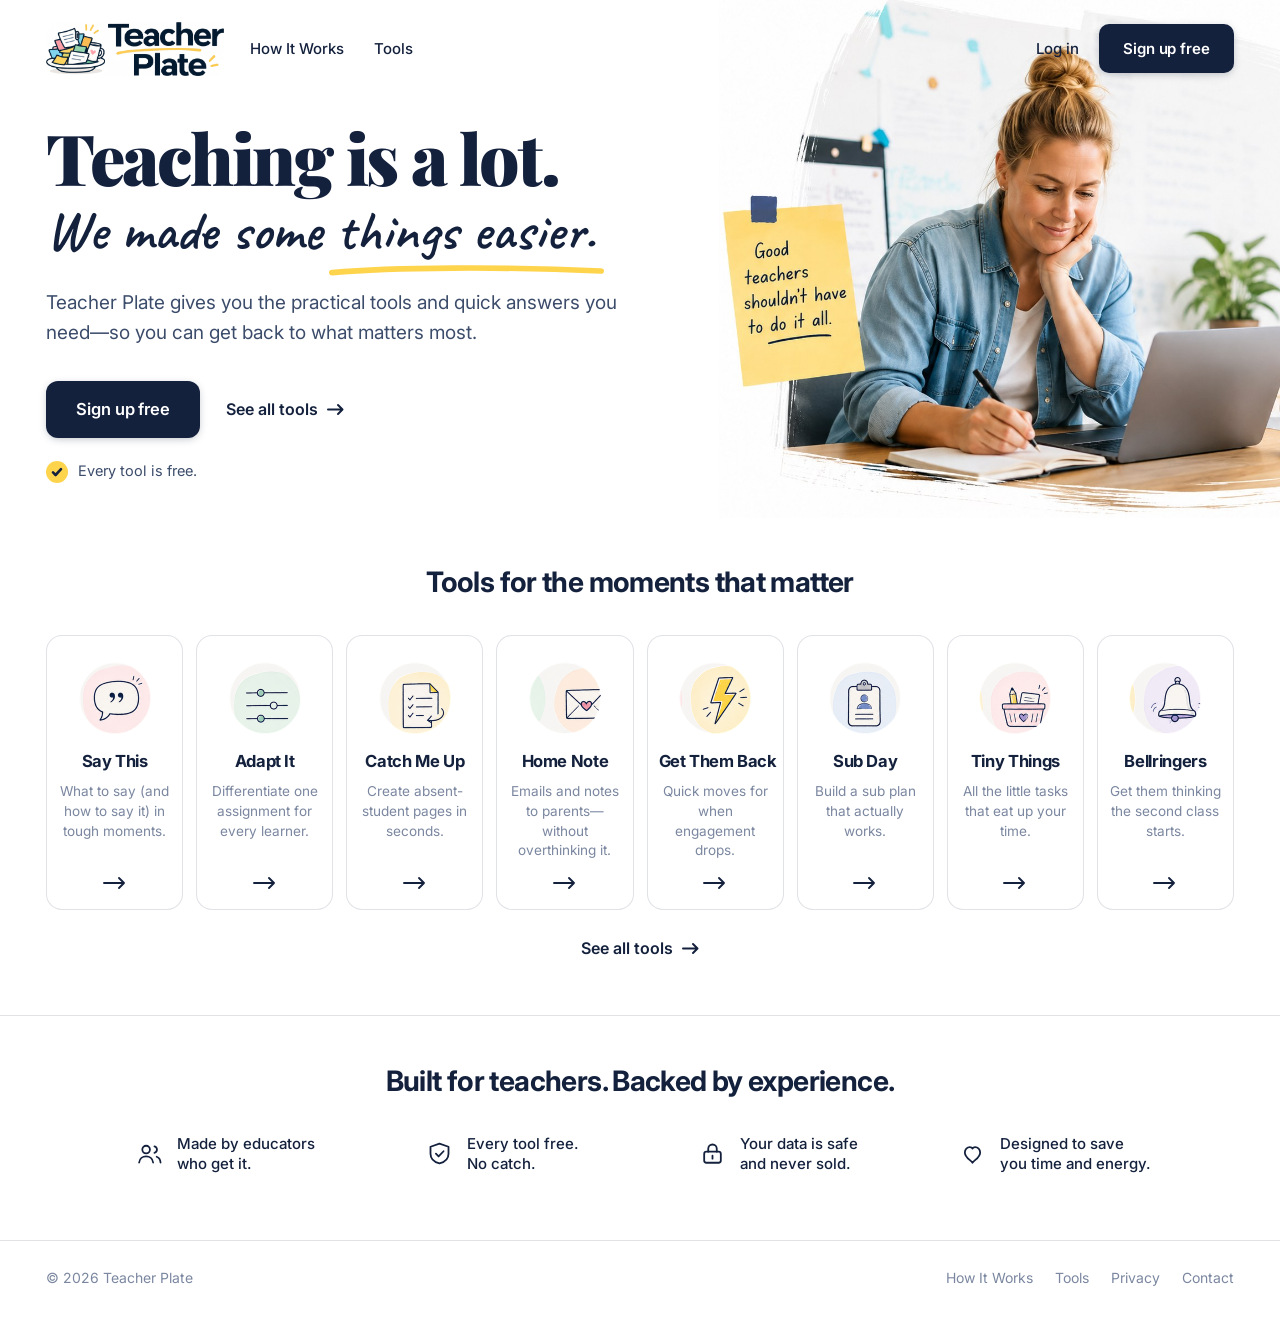
==== index.html @ 7a0937e5 "Use Kennady's icon set and hero illustration Ten hand-drawn tool icons and the coffee-and-books hero" ====
<!DOCTYPE html>
<html lang="en">
<head>
<meta charset="utf-8">
<meta name="viewport" content="width=device-width, initial-scale=1">
<title>Teacher Plate — Less on your plate. More in your class.</title>
<meta name="description" content="Teacher Plate gives teachers the practical tools and quick answers they need for all the little things teaching throws at you. Every tool is free.">
<link rel="preconnect" href="https://fonts.googleapis.com">
<link rel="preconnect" href="https://fonts.gstatic.com" crossorigin>
<link href="https://fonts.googleapis.com/css2?family=Playfair+Display:wght@700;800;900&family=Caveat:wght@500;600;700&family=Inter:wght@400;500;600;700&display=swap" rel="stylesheet">
<link rel="icon" href="data:image/svg+xml,<svg xmlns='http://www.w3.org/2000/svg' viewBox='0 0 100 100'><text y='.9em' font-size='90'>🍽️</text></svg>">
<link rel="stylesheet" href="css/tokens.css">
<style>
*{box-sizing:border-box}
html,body{margin:0;padding:0}
html{overflow-x:hidden}
body{overflow-x:hidden}
body{
  font-family:Inter,-apple-system,BlinkMacSystemFont,"Segoe UI",sans-serif;
  background:var(--cream);color:var(--ink);
  -webkit-font-smoothing:antialiased;font-size:16px;line-height:1.55;
}
a{color:inherit;text-decoration:none}
button{font:inherit;color:inherit;border:0;background:none;cursor:pointer}
.wrap{max-width:1400px;margin:0 auto;padding:0 46px}

/* ══════════════ NAV ══════════════ */
.nav{position:relative;z-index:5;display:flex;align-items:center;gap:26px;padding:22px 46px 0;max-width:1400px;margin:0 auto}
.logo{display:block;flex:none;width:178px}
.logo img{display:block;width:100%;height:auto}
.logo-word{font-family:"Playfair Display",serif;font-weight:900;font-size:33px;letter-spacing:-.02em;line-height:1;color:var(--ink)}
.logo-word i{font-style:normal;color:var(--ink)}
.logo-mark{position:absolute;left:4px;top:25px;width:168px;height:18px;overflow:visible}
.logo-spark{position:absolute;left:146px;top:-3px;width:34px;height:34px}

.links{display:flex;align-items:center;gap:30px;font-size:15px;font-weight:500;color:var(--ink)}
.links a{padding:6px 0;position:relative;transition:color .16s}
.links a:hover{color:var(--blue)}
.links a::after{content:"";position:absolute;left:0;right:100%;bottom:1px;height:2px;background:var(--yellow);border-radius:2px;transition:right .2s ease}
.links a:hover::after{right:0}
.caret{display:inline-flex;align-items:center;gap:5px}
.caret svg{width:11px;height:11px;stroke:var(--ink-3);fill:none;stroke-width:2.2;stroke-linecap:round;stroke-linejoin:round}
.nav-right{margin-left:auto;display:flex;align-items:center;gap:20px;flex:none}
.login{font-size:15px;font-weight:500}
.login:hover{color:var(--blue)}
.btn{
  display:inline-flex;align-items:center;justify-content:center;gap:8px;
  background:var(--ink);color:#fff;font-size:15px;font-weight:600;
  padding:13px 24px;border-radius:10px;letter-spacing:-.005em;
  box-shadow:0 2px 8px -2px rgba(20,33,61,.35);transition:transform .16s,box-shadow .16s,background .16s;
}
.btn:hover{transform:translateY(-1px);background:#1B2C50;box-shadow:0 8px 20px -8px rgba(20,33,61,.5)}
.btn-lg{padding:16px 30px;font-size:16.5px;border-radius:12px}

/* ══════════════ HERO ══════════════ */
.hero{position:relative;max-width:1400px;margin:0 auto;padding:0 0 14px}
.hero-grid{display:grid;grid-template-columns:minmax(0,1fr) minmax(0,.78fr);align-items:center;gap:0}
.hero-copy{padding:46px 0 42px 46px;max-width:660px;position:relative;z-index:2}
h1{
  font-family:"Playfair Display",serif;font-weight:900;
  font-size:clamp(46px,5.5vw,78px);line-height:1.0;letter-spacing:-.032em;margin:0;
}
.script{
  font-family:Caveat,cursive;font-weight:600;
  font-size:clamp(38px,4.4vw,59px);line-height:1.1;margin:8px 0 0;display:inline-block;position:relative;
}
.script u{text-decoration:none;position:relative}
.script u svg{position:absolute;left:-6px;bottom:-11px;width:calc(100% + 14px);height:13px;overflow:visible}
.lede{font-size:19px;line-height:1.6;color:var(--ink-2);margin:26px 0 0;max-width:31em}
.cta-row{display:flex;align-items:center;gap:26px;margin:32px 0 0;flex-wrap:wrap}
.text-link{display:inline-flex;align-items:center;gap:9px;font-size:16px;font-weight:600}
.text-link svg{width:18px;height:13px;stroke:currentColor;fill:none;stroke-width:2;stroke-linecap:round;stroke-linejoin:round;transition:transform .16s}
.text-link:hover svg{transform:translateX(4px)}
.assure{display:flex;align-items:center;gap:10px;margin:22px 0 0;font-size:14.5px;color:var(--ink-2)}
.tick{width:22px;height:22px;flex:none;border-radius:50%;background:var(--yellow);display:grid;place-items:center}
.tick svg{width:12px;height:12px;stroke:var(--ink);fill:none;stroke-width:2.6;stroke-linecap:round;stroke-linejoin:round}

/* hero photo — sticky note + brush edge are baked into the asset */
.hero-art{position:relative;align-self:start}
.hero-art img{
  display:block;width:calc(100% + 46px);max-width:none;height:auto;
  margin:-84px -46px 0 0;
}

/* ══════════════ TOOLS ══════════════ */
.section{padding:22px 0 54px}
h2.center{
  text-align:center;font-size:clamp(23px,2.2vw,29px);font-weight:700;
  letter-spacing:-.022em;margin:0 0 30px;
}
.tools{display:grid;grid-template-columns:repeat(8,minmax(0,1fr));gap:13px}
.tool{
  position:relative;background:var(--paper);border:1.5px solid var(--line);
  border-radius:16px;padding:26px 11px 48px;text-align:center;min-height:246px;
  transition:transform .18s cubic-bezier(.2,.7,.3,1),box-shadow .18s,border-color .18s;
}
.tool:hover{transform:translateY(-4px);box-shadow:var(--shadow-lift);border-color:rgba(53,103,232,.4)}
.blob{
  width:70px;height:70px;margin:0 auto 17px;display:grid;place-items:center;
  border-radius:58% 42% 47% 53% / 45% 55% 45% 55%;transform:rotate(-6deg);
}
.blob svg{width:34px;height:34px;stroke:var(--ink);fill:none;stroke-width:1.6;stroke-linecap:round;stroke-linejoin:round;transform:rotate(6deg)}
.tool h3{margin:0 0 8px;font-size:16.6px;font-weight:700;letter-spacing:-.022em;white-space:nowrap}
.tool p{margin:0 auto;font-size:13.6px;line-height:1.45;color:var(--ink-3);max-width:15.5em}
.tool .go{
  position:absolute;left:50%;bottom:18px;transform:translateX(-50%);
  width:24px;height:16px;stroke:var(--ink);fill:none;stroke-width:1.9;stroke-linecap:round;stroke-linejoin:round;
  transition:transform .18s,stroke .18s;
}
.tool:hover .go{transform:translateX(-50%) translateX(4px);stroke:var(--blue)}
.b-lilac{background:var(--lilac)}.b-mint{background:var(--mint)}.b-sky{background:var(--blue-soft)}
.b-peach{background:var(--peach)}.b-yellow{background:#FFE68F}.b-lilac2{background:#E3DBFF}
.b-green{background:#DDEFD9}.b-butter{background:var(--yellow-soft)}
.tools-more{text-align:center;margin-top:26px}

/* ══════════════ TRUST ══════════════ */
.trust{border-top:1.5px solid var(--line);padding:44px 0 66px}
.trust-row{display:grid;grid-template-columns:repeat(4,minmax(0,1fr));gap:26px;max-width:1080px;margin:0 auto}
.trust-item{display:flex;align-items:center;gap:14px;justify-content:center}
.trust-item svg{width:27px;height:27px;flex:none;stroke:var(--ink);fill:none;stroke-width:1.6;stroke-linecap:round;stroke-linejoin:round}
.trust-item p{margin:0;font-size:15px;line-height:1.35;font-weight:500;color:var(--ink)}

/* ══════════════ FOOTER ══════════════ */
footer{border-top:1.5px solid var(--line);padding:26px 0 34px}
.foot-row{display:flex;align-items:center;gap:26px;flex-wrap:wrap;font-size:14px;color:var(--ink-3)}
.foot-row nav{display:flex;gap:22px;margin-left:auto;flex-wrap:wrap}
.foot-row nav a:hover{color:var(--ink)}

@media (max-width:1180px){
  .tools{grid-template-columns:repeat(4,minmax(0,1fr))}
  .trust-row{grid-template-columns:repeat(2,minmax(0,1fr))}
  .links{display:none}
}
@media (max-width:900px){
  .hero-grid{grid-template-columns:1fr}
  .hero-copy{padding:34px 24px 20px;max-width:none}
  .hero-art{margin:0}
  .hero-art img{width:100%;margin:0}
  .wrap{padding:0 24px}
  .nav{padding:18px 24px 0}
}
@media (max-width:560px){
  .tools{grid-template-columns:repeat(2,minmax(0,1fr))}
  .trust-row{grid-template-columns:1fr}
}

.ticon{width:72px;height:72px;display:block;object-fit:contain;margin:0 auto 15px}
</style>
</head>
<body>

<!-- ══════════════ NAV ══════════════ -->
<header class="nav">
  <a class="logo" href="index.html" aria-label="Teacher Plate home"><img src="img/teacher-plate-lockup.png" alt="Teacher Plate" width="1166" height="352"></a>

  <nav class="links">
    <a href="#how">How It Works</a>
    <a href="tools.html">Tools</a>
  </nav>

  <div class="nav-right">
    <a class="login" href="app.html">Log in</a>
    <a class="btn" href="app.html">Sign up free</a>
  </div>
</header>

<!-- ══════════════ HERO ══════════════ -->
<section class="hero">
  <div class="hero-grid">
    <div class="hero-copy">
      <h1>Teaching is a lot.</h1>
      <div class="script">We made some <u>things easier.<svg viewBox="0 0 220 13" preserveAspectRatio="none" fill="none"><path d="M2 8.6C50 3.2 142 2.6 218 7" stroke="#FFD44D" stroke-width="5.6" stroke-linecap="round"/></svg></u></div>
      <p class="lede">Teacher Plate gives you the practical tools and quick answers you need&mdash;so you can get back to what matters most.</p>

      <div class="cta-row">
        <a class="btn btn-lg" href="app.html">Sign up free</a>
        <a class="text-link" href="tools.html">See all tools
          <svg viewBox="0 0 18 13"><path d="M1 6.5h14M11 2l4.5 4.5L11 11"/></svg>
        </a>
      </div>

      <div class="assure">
        <span class="tick"><svg viewBox="0 0 12 12"><path d="M2 6.4 4.6 9 10 3.2"/></svg></span>
        Every tool is free.
      </div>
    </div>

    <div class="hero-art">
      <img src="img/hero-teacher.jpg" width="1096" height="950"
           alt="A teacher writing in a notebook at her desk beside a sticky note reading: Good teachers shouldn't have to do it all.">
    </div>
  </div>
</section>

<!-- ══════════════ TOOLS ══════════════ -->
<section class="section" id="tools">
  <div class="wrap">
    <h2 class="center">Tools for the moments that matter</h2>
    <div class="tools">

      <a class="tool" href="/say-this/">
        <img class="ticon" src="/img/icons/say-this.png" alt="" width="144" height="144" decoding="async">
        <h3>Say This</h3>
        <p>What to say (and how to say it) in tough moments.</p>
        <svg class="go" viewBox="0 0 24 16"><path d="M1 8h20M16 3l5 5-5 5"/></svg>
      </a>

      <a class="tool" href="tools.html">
        <img class="ticon" src="/img/icons/adapt-it.png" alt="" width="144" height="144" decoding="async">
        <h3>Adapt It</h3>
        <p>Differentiate one assignment for every learner.</p>
        <svg class="go" viewBox="0 0 24 16"><path d="M1 8h20M16 3l5 5-5 5"/></svg>
      </a>

      <a class="tool" href="tools.html">
        <img class="ticon" src="/img/icons/catch-me-up.png" alt="" width="144" height="144" decoding="async">
        <h3>Catch Me Up</h3>
        <p>Create absent-student pages in seconds.</p>
        <svg class="go" viewBox="0 0 24 16"><path d="M1 8h20M16 3l5 5-5 5"/></svg>
      </a>

      <a class="tool" href="tools.html">
        <img class="ticon" src="/img/icons/home-note.png" alt="" width="144" height="144" decoding="async">
        <h3>Home Note</h3>
        <p>Emails and notes to parents&mdash;without overthinking it.</p>
        <svg class="go" viewBox="0 0 24 16"><path d="M1 8h20M16 3l5 5-5 5"/></svg>
      </a>

      <a class="tool" href="tools.html">
        <img class="ticon" src="/img/icons/get-them-back.png" alt="" width="144" height="144" decoding="async">
        <h3>Get Them Back</h3>
        <p>Quick moves for when engagement drops.</p>
        <svg class="go" viewBox="0 0 24 16"><path d="M1 8h20M16 3l5 5-5 5"/></svg>
      </a>

      <a class="tool" href="/sub-day/">
        <img class="ticon" src="/img/icons/sub-day.png" alt="" width="144" height="144" decoding="async">
        <h3>Sub Day</h3>
        <p>Build a sub plan that actually works.</p>
        <svg class="go" viewBox="0 0 24 16"><path d="M1 8h20M16 3l5 5-5 5"/></svg>
      </a>

      <a class="tool" href="/tiny-things/">
        <img class="ticon" src="/img/icons/tiny-things.png" alt="" width="144" height="144" decoding="async">
        <h3>Tiny Things</h3>
        <p>All the little tasks that eat up your time.</p>
        <svg class="go" viewBox="0 0 24 16"><path d="M1 8h20M16 3l5 5-5 5"/></svg>
      </a>

      <a class="tool" href="/bellringers/">
        <img class="ticon" src="/img/icons/bellringers.png" alt="" width="144" height="144" decoding="async">
        <h3>Bellringers</h3>
        <p>Get them thinking the second class starts.</p>
        <svg class="go" viewBox="0 0 24 16"><path d="M1 8h20M16 3l5 5-5 5"/></svg>
      </a>

    </div>
    <div class="tools-more">
      <a class="text-link" href="tools.html">See all tools
        <svg viewBox="0 0 18 13"><path d="M1 6.5h14M11 2l4.5 4.5L11 11"/></svg>
      </a>
    </div>
  </div>
</section>

<!-- ══════════════ TRUST ══════════════ -->
<section class="trust">
  <div class="wrap">
    <h2 class="center">Built for teachers. Backed by experience.</h2>
    <div class="trust-row">
      <div class="trust-item">
        <svg viewBox="0 0 24 24"><circle cx="9" cy="8.5" r="3.4"/><path d="M2.8 20c.4-3.4 3.1-5.4 6.2-5.4s5.8 2 6.2 5.4"/><path d="M16.4 5.6a3 3 0 0 1 0 5.8M18.4 14.9c2 .7 3.2 2.5 3.4 5.1"/></svg>
        <p>Made by educators<br>who get it.</p>
      </div>
      <div class="trust-item">
        <svg viewBox="0 0 24 24"><path d="M12 3.2 20 6v6.2c0 4.4-3.2 7.4-8 8.6-4.8-1.2-8-4.2-8-8.6V6z"/><path d="M8.8 12.2 11.2 14.6 15.6 10"/></svg>
        <p>Every tool free.<br>No catch.</p>
      </div>
      <div class="trust-item">
        <svg viewBox="0 0 24 24"><rect x="4.6" y="10.4" width="14.8" height="9.8" rx="2"/><path d="M8.2 10.4V7.8a3.8 3.8 0 0 1 7.6 0v2.6"/><path d="M12 14v2.6"/></svg>
        <p>Your data is safe<br>and never sold.</p>
      </div>
      <div class="trust-item">
        <svg viewBox="0 0 24 24"><path d="M12 20.2c-1.9-2.7-6.8-4.6-6.8-9.2 0-2.7 2.1-4.6 4.4-4.6 1.1 0 2 .5 2.4 1.3.4-.8 1.3-1.3 2.4-1.3 2.3 0 4.4 1.9 4.4 4.6 0 4.6-4.9 6.5-6.8 9.2z"/></svg>
        <p>Designed to save<br>you time and energy.</p>
      </div>
    </div>
  </div>
</section>

<footer>
  <div class="wrap foot-row">
    <span>&copy; 2026 Teacher Plate</span>
    <nav>
      <a href="#how">How It Works</a>
      <a href="tools.html">Tools</a>
      <a href="#privacy">Privacy</a>
      <a href="#contact">Contact</a>
    </nav>
  </div>
</footer>

</body>
</html>
---- css/tokens.css ----
/* ══ Offload design tokens — shared by index.html (marketing) + app.html (signed-in) ══ */
:root{
  /* surfaces — WHITE base, no cream */
  --cream:#FFFFFF;          /* page background (name kept for compatibility) */
  --cream-deep:#F7F8FA;     /* faint zone / alternating band */
  --paper:#FFFFFF;          /* card surface */

  /* ink */
  --ink:#14213D;
  --ink-2:#3C4C6B;
  --ink-3:#7B87A0;

  /* accents */
  --pink:#F76A8C;
  --pink-soft:#FFE1EA;
  --yellow:#FFD44D;
  --yellow-soft:#FFF0C2;
  --blue:#3567E8;
  --blue-soft:#DCEAFF;
  --mint:#DCF2E3;
  --green:#3E9A6A;
  --lilac:#E9E2FF;
  --purple:#7B5BD6;
  --peach:#FFE2D0;
  --orange:#E8763A;

  /* lines + shadow */
  --line:rgba(20,33,61,.13);
  --line-2:rgba(20,33,61,.07);
  --shadow:0 1px 2px rgba(20,33,61,.04), 0 8px 22px -12px rgba(20,33,61,.14);
  --shadow-lift:0 2px 4px rgba(20,33,61,.06), 0 18px 34px -16px rgba(20,33,61,.22);
  --r-organic:22px 20px 24px 21px;
}
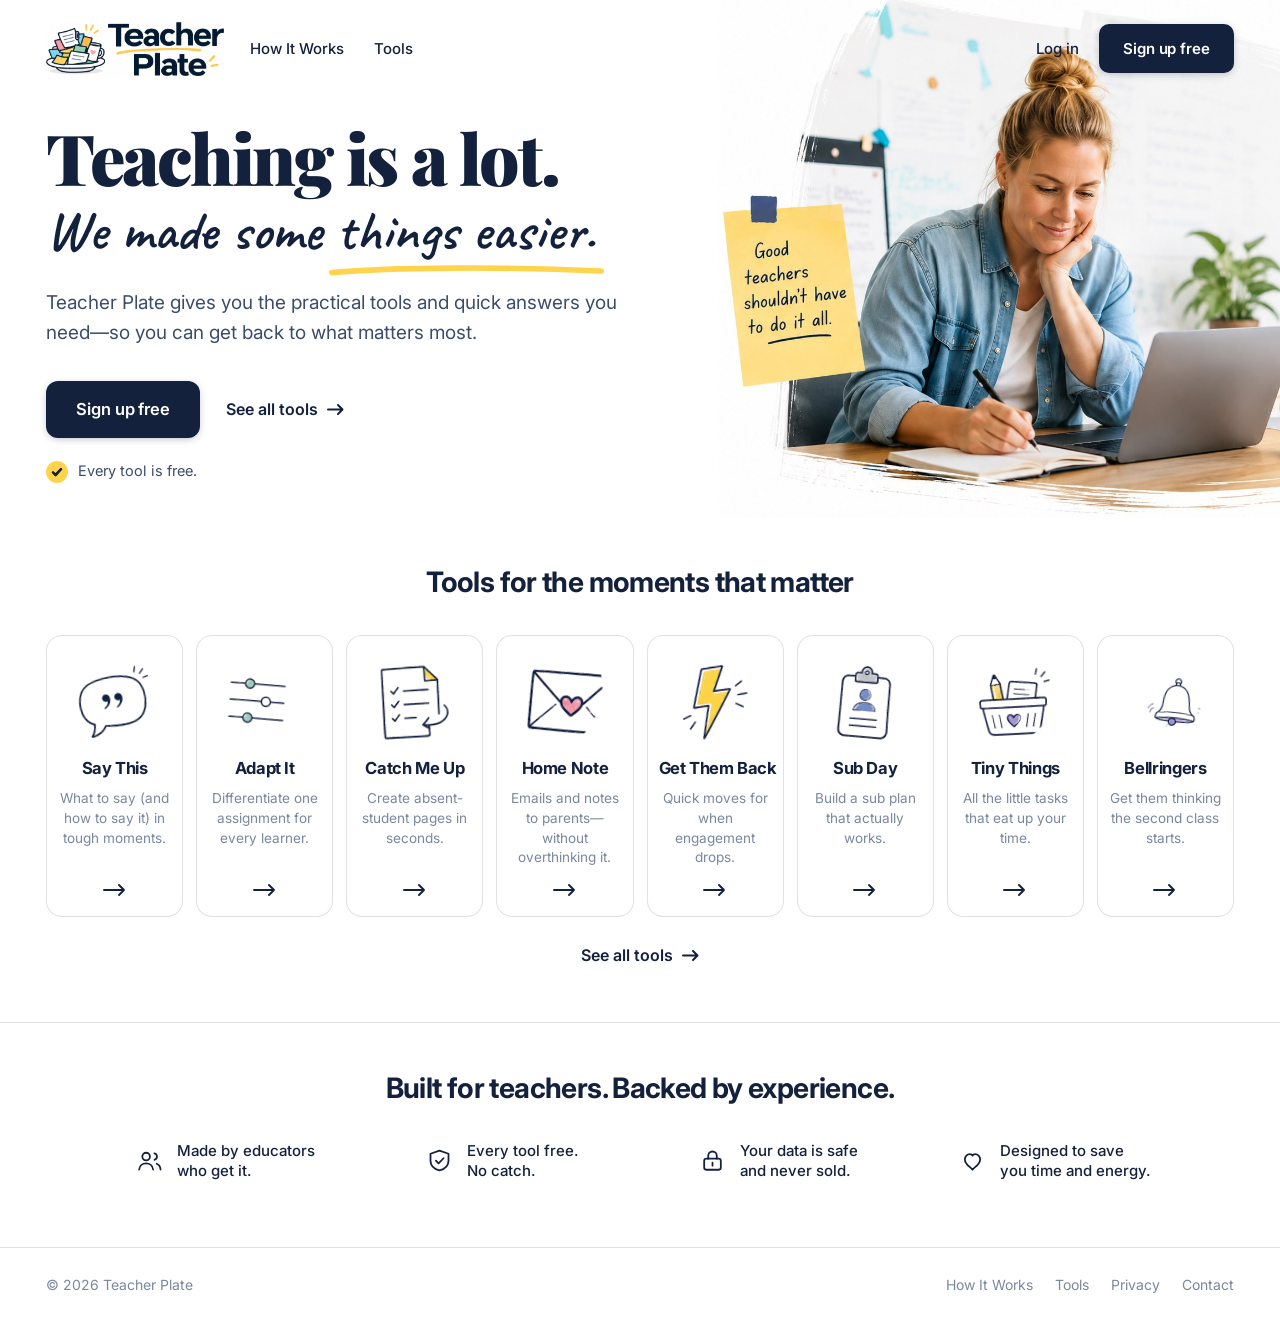
==== commit cd483a45: "Icons: free-standing with a tilt (treatment D) Circles gone. The drawings stand on their own, larger" ====
--- a/index.html
+++ b/index.html
@@ -144,7 +144,13 @@
   .trust-row{grid-template-columns:1fr}
 }
 
-.ticon{width:72px;height:72px;display:block;object-fit:contain;margin:0 auto 15px}
+.ticon{width:80px;height:80px;display:block;object-fit:contain;margin:0 auto 14px;
+       transition:transform .18s cubic-bezier(.2,.7,.3,1)}
+.tool:nth-child(4n+1) .ticon{transform:rotate(-7deg)}
+.tool:nth-child(4n+2) .ticon{transform:rotate(5deg)}
+.tool:nth-child(4n+3) .ticon{transform:rotate(-3deg)}
+.tool:nth-child(4n)   .ticon{transform:rotate(6deg)}
+.tool:hover .ticon{transform:rotate(0)}
 </style>
 </head>
 <body>
@@ -199,56 +205,56 @@
     <div class="tools">
 
       <a class="tool" href="/say-this/">
-        <img class="ticon" src="/img/icons/say-this.png" alt="" width="144" height="144" decoding="async">
+        <img class="ticon" src="/img/art/say-this.png" alt="" width="160" height="160" decoding="async">
         <h3>Say This</h3>
         <p>What to say (and how to say it) in tough moments.</p>
         <svg class="go" viewBox="0 0 24 16"><path d="M1 8h20M16 3l5 5-5 5"/></svg>
       </a>
 
-      <a class="tool" href="tools.html">
-        <img class="ticon" src="/img/icons/adapt-it.png" alt="" width="144" height="144" decoding="async">
+      <a class="tool" href="/adapt-it/">
+        <img class="ticon" src="/img/art/adapt-it.png" alt="" width="160" height="160" decoding="async">
         <h3>Adapt It</h3>
         <p>Differentiate one assignment for every learner.</p>
         <svg class="go" viewBox="0 0 24 16"><path d="M1 8h20M16 3l5 5-5 5"/></svg>
       </a>
 
-      <a class="tool" href="tools.html">
-        <img class="ticon" src="/img/icons/catch-me-up.png" alt="" width="144" height="144" decoding="async">
+      <a class="tool" href="/catch-me-up/">
+        <img class="ticon" src="/img/art/catch-me-up.png" alt="" width="160" height="160" decoding="async">
         <h3>Catch Me Up</h3>
         <p>Create absent-student pages in seconds.</p>
         <svg class="go" viewBox="0 0 24 16"><path d="M1 8h20M16 3l5 5-5 5"/></svg>
       </a>
 
-      <a class="tool" href="tools.html">
-        <img class="ticon" src="/img/icons/home-note.png" alt="" width="144" height="144" decoding="async">
+      <a class="tool" href="/home-note/">
+        <img class="ticon" src="/img/art/home-note.png" alt="" width="160" height="160" decoding="async">
         <h3>Home Note</h3>
         <p>Emails and notes to parents&mdash;without overthinking it.</p>
         <svg class="go" viewBox="0 0 24 16"><path d="M1 8h20M16 3l5 5-5 5"/></svg>
       </a>
 
-      <a class="tool" href="tools.html">
-        <img class="ticon" src="/img/icons/get-them-back.png" alt="" width="144" height="144" decoding="async">
+      <a class="tool" href="/get-them-back/">
+        <img class="ticon" src="/img/art/get-them-back.png" alt="" width="160" height="160" decoding="async">
         <h3>Get Them Back</h3>
         <p>Quick moves for when engagement drops.</p>
         <svg class="go" viewBox="0 0 24 16"><path d="M1 8h20M16 3l5 5-5 5"/></svg>
       </a>
 
       <a class="tool" href="/sub-day/">
-        <img class="ticon" src="/img/icons/sub-day.png" alt="" width="144" height="144" decoding="async">
+        <img class="ticon" src="/img/art/sub-day.png" alt="" width="160" height="160" decoding="async">
         <h3>Sub Day</h3>
         <p>Build a sub plan that actually works.</p>
         <svg class="go" viewBox="0 0 24 16"><path d="M1 8h20M16 3l5 5-5 5"/></svg>
       </a>
 
       <a class="tool" href="/tiny-things/">
-        <img class="ticon" src="/img/icons/tiny-things.png" alt="" width="144" height="144" decoding="async">
+        <img class="ticon" src="/img/art/tiny-things.png" alt="" width="160" height="160" decoding="async">
         <h3>Tiny Things</h3>
         <p>All the little tasks that eat up your time.</p>
         <svg class="go" viewBox="0 0 24 16"><path d="M1 8h20M16 3l5 5-5 5"/></svg>
       </a>
 
       <a class="tool" href="/bellringers/">
-        <img class="ticon" src="/img/icons/bellringers.png" alt="" width="144" height="144" decoding="async">
+        <img class="ticon" src="/img/art/bellringers.png" alt="" width="160" height="160" decoding="async">
         <h3>Bellringers</h3>
         <p>Get them thinking the second class starts.</p>
         <svg class="go" viewBox="0 0 24 16"><path d="M1 8h20M16 3l5 5-5 5"/></svg>
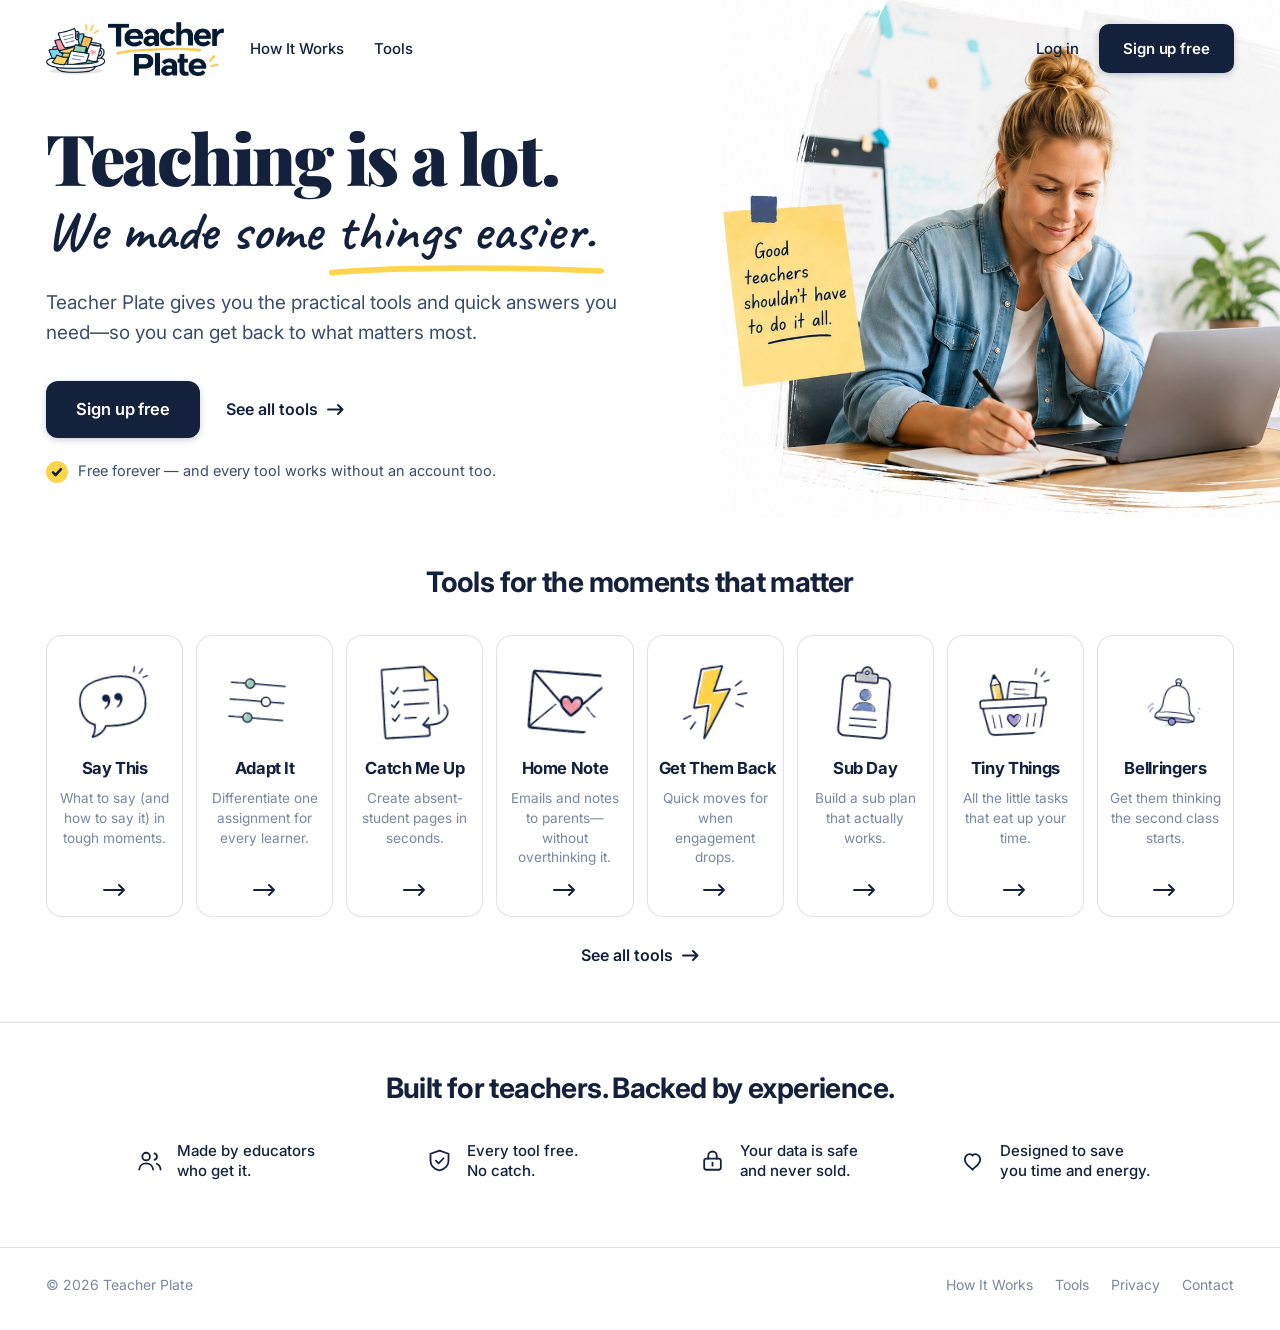
==== commit 90408cbc: "Make the homepage CTA actually offer an account "Sign up free" and "Log in" both pointed at app.html" ====
--- a/index.html
+++ b/index.html
@@ -165,8 +165,8 @@
   </nav>
 
   <div class="nav-right">
-    <a class="login" href="app.html">Log in</a>
-    <a class="btn" href="app.html">Sign up free</a>
+    <a class="login" href="app.html?signin=1">Log in</a>
+    <a class="btn" href="app.html?signin=1">Sign up free</a>
   </div>
 </header>
 
@@ -179,7 +179,7 @@
       <p class="lede">Teacher Plate gives you the practical tools and quick answers you need&mdash;so you can get back to what matters most.</p>
 
       <div class="cta-row">
-        <a class="btn btn-lg" href="app.html">Sign up free</a>
+        <a class="btn btn-lg" href="app.html?signin=1">Sign up free</a>
         <a class="text-link" href="tools.html">See all tools
           <svg viewBox="0 0 18 13"><path d="M1 6.5h14M11 2l4.5 4.5L11 11"/></svg>
         </a>
@@ -187,7 +187,7 @@
 
       <div class="assure">
         <span class="tick"><svg viewBox="0 0 12 12"><path d="M2 6.4 4.6 9 10 3.2"/></svg></span>
-        Every tool is free.
+        Free forever &mdash; and every tool works without an account too.
       </div>
     </div>
 
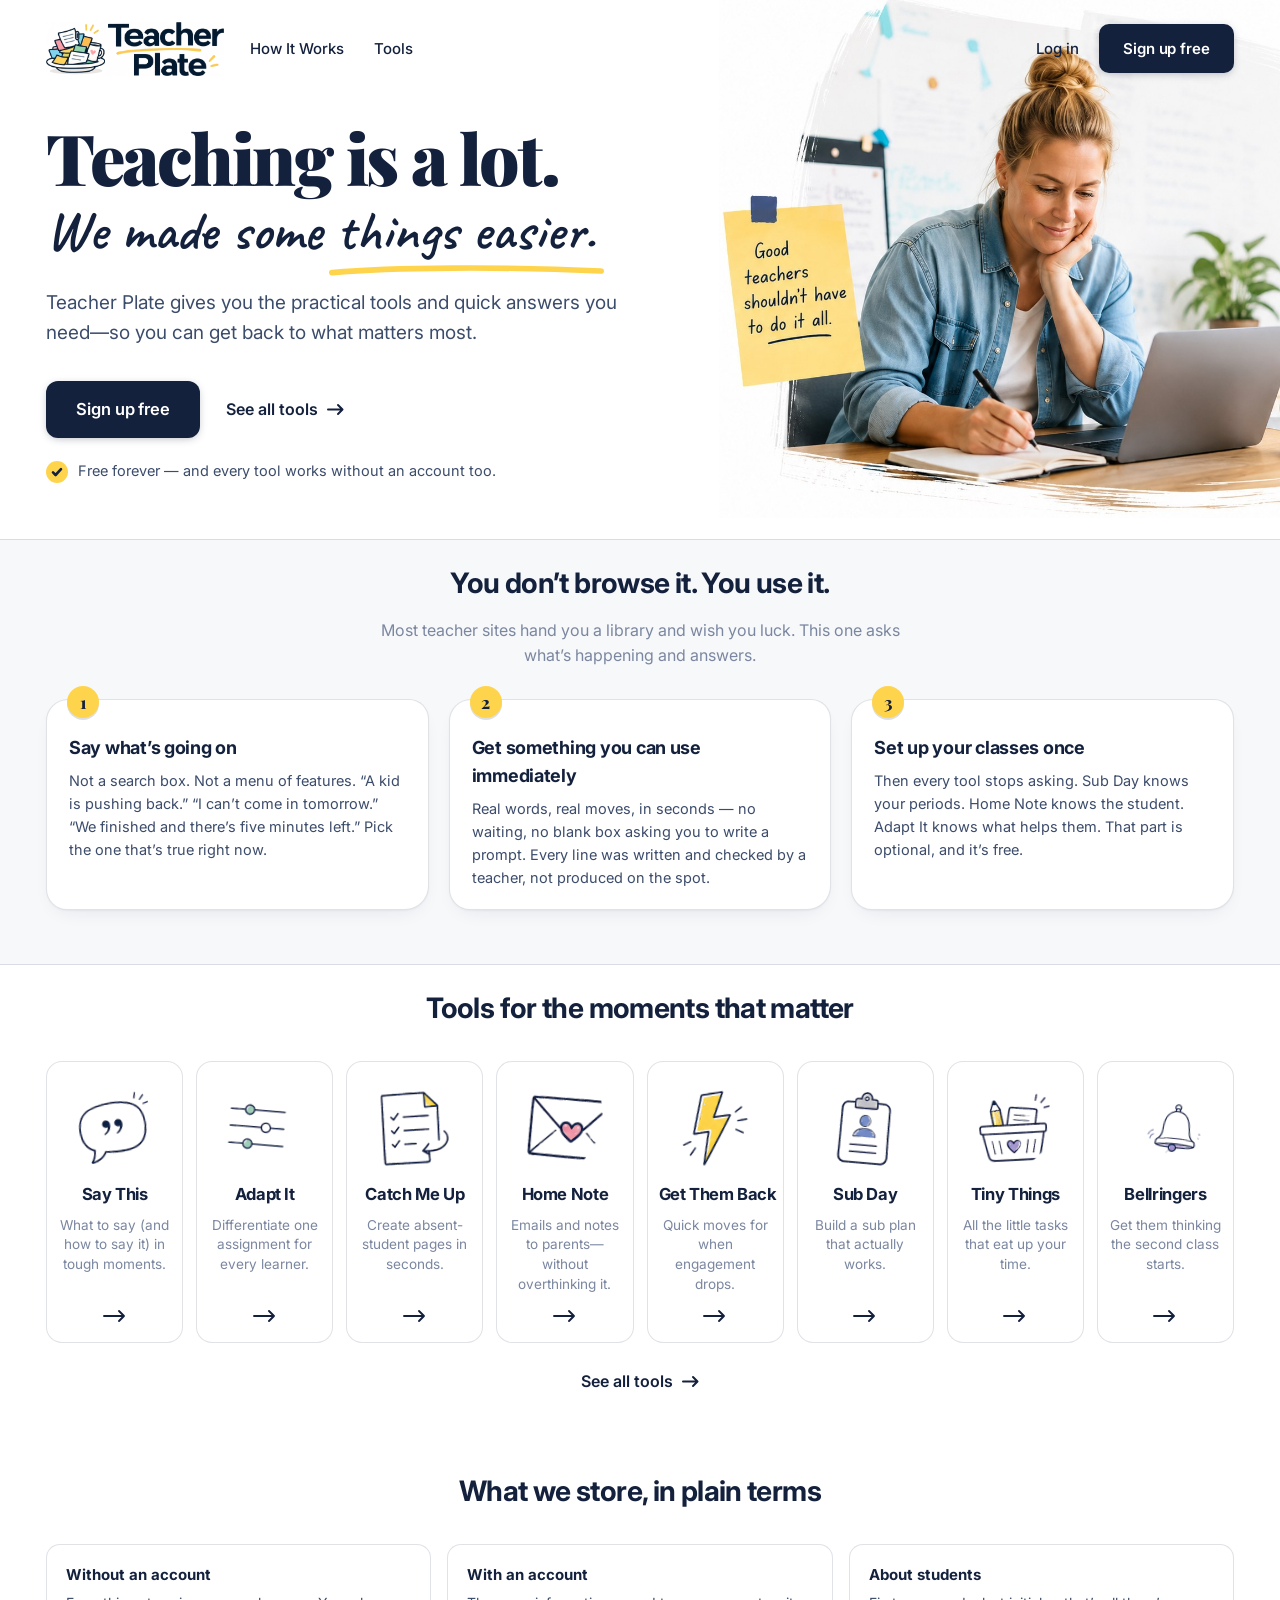
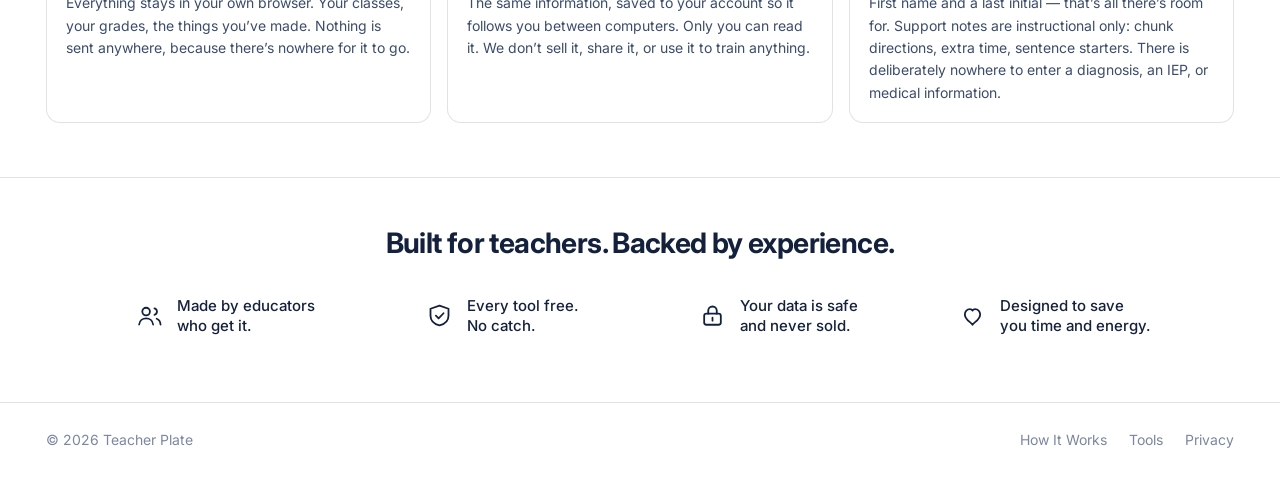
==== commit 89953e85: "Homepage: say what the thing is, and fix three dead links "How It Works" was in the top nav and poin" ====
--- a/index.html
+++ b/index.html
@@ -151,6 +151,24 @@
 .tool:nth-child(4n+3) .ticon{transform:rotate(-3deg)}
 .tool:nth-child(4n)   .ticon{transform:rotate(6deg)}
 .tool:hover .ticon{transform:rotate(0)}
+
+/* how it works */
+.center-sub{text-align:center;color:var(--ink-3);margin:-18px auto 30px;max-width:56ch;font-size:16px;line-height:1.6}
+.how{background:var(--cream-deep);border-top:1.5px solid var(--line);border-bottom:1.5px solid var(--line)}
+.steps{display:grid;grid-template-columns:repeat(3,minmax(0,1fr));gap:20px}
+.step{background:#fff;border:1.5px solid var(--line);border-radius:var(--r-organic);padding:22px 22px 20px;
+      box-shadow:var(--shadow);position:relative}
+.step .num{position:absolute;top:-14px;left:20px;width:32px;height:32px;border-radius:50%;
+     background:var(--yellow);color:var(--ink);font-family:"Playfair Display",serif;font-weight:800;
+     font-size:17px;display:grid;place-items:center;box-shadow:0 2px 0 rgba(20,33,61,.14)}
+.step h3{margin:12px 0 7px;font-size:18px;font-weight:700;letter-spacing:-.015em}
+.step p{margin:0;font-size:14.5px;line-height:1.6;color:var(--ink-2)}
+/* what we store */
+.storegrid{display:grid;grid-template-columns:repeat(3,minmax(0,1fr));gap:16px}
+.sbox{border:1.5px solid var(--line);border-radius:14px;padding:18px 19px;background:#fff}
+.sbox h3{margin:0 0 6px;font-size:15px;font-weight:700}
+.sbox p{margin:0;font-size:14px;line-height:1.6;color:var(--ink-2)}
+@media (max-width:900px){.steps,.storegrid{grid-template-columns:1fr}}
 </style>
 </head>
 <body>
@@ -198,6 +216,36 @@
   </div>
 </section>
 
+<!-- ══════════════ HOW IT WORKS ══════════════ -->
+<section class="section how" id="how">
+  <div class="wrap">
+    <h2 class="center">You don&rsquo;t browse it. You use it.</h2>
+    <p class="center-sub">Most teacher sites hand you a library and wish you luck. This one asks
+      what&rsquo;s happening and answers.</p>
+    <div class="steps">
+      <div class="step">
+        <span class="num">1</span>
+        <h3>Say what&rsquo;s going on</h3>
+        <p>Not a search box. Not a menu of features. &ldquo;A kid is pushing back.&rdquo;
+          &ldquo;I can&rsquo;t come in tomorrow.&rdquo; &ldquo;We finished and there&rsquo;s five
+          minutes left.&rdquo; Pick the one that&rsquo;s true right now.</p>
+      </div>
+      <div class="step">
+        <span class="num">2</span>
+        <h3>Get something you can use immediately</h3>
+        <p>Real words, real moves, in seconds &mdash; no waiting, no blank box asking you to write a
+          prompt. Every line was written and checked by a teacher, not produced on the spot.</p>
+      </div>
+      <div class="step">
+        <span class="num">3</span>
+        <h3>Set up your classes once</h3>
+        <p>Then every tool stops asking. Sub Day knows your periods. Home Note knows the student.
+          Adapt It knows what helps them. That part is optional, and it&rsquo;s free.</p>
+      </div>
+    </div>
+  </div>
+</section>
+
 <!-- ══════════════ TOOLS ══════════════ -->
 <section class="section" id="tools">
   <div class="wrap">
@@ -265,6 +313,31 @@
       <a class="text-link" href="tools.html">See all tools
         <svg viewBox="0 0 18 13"><path d="M1 6.5h14M11 2l4.5 4.5L11 11"/></svg>
       </a>
+    </div>
+  </div>
+</section>
+
+<!-- ══════════════ WHAT WE STORE ══════════════ -->
+<section class="section store" id="privacy">
+  <div class="wrap">
+    <h2 class="center">What we store, in plain terms</h2>
+    <div class="storegrid">
+      <div class="sbox">
+        <h3>Without an account</h3>
+        <p>Everything stays in your own browser. Your classes, your grades, the things you&rsquo;ve
+          made. Nothing is sent anywhere, because there&rsquo;s nowhere for it to go.</p>
+      </div>
+      <div class="sbox">
+        <h3>With an account</h3>
+        <p>The same information, saved to your account so it follows you between computers. Only
+          you can read it. We don&rsquo;t sell it, share it, or use it to train anything.</p>
+      </div>
+      <div class="sbox">
+        <h3>About students</h3>
+        <p>First name and a last initial &mdash; that&rsquo;s all there&rsquo;s room for. Support
+          notes are instructional only: chunk directions, extra time, sentence starters. There is
+          deliberately nowhere to enter a diagnosis, an IEP, or medical information.</p>
+      </div>
     </div>
   </div>
 </section>
@@ -301,7 +374,6 @@
       <a href="#how">How It Works</a>
       <a href="tools.html">Tools</a>
       <a href="#privacy">Privacy</a>
-      <a href="#contact">Contact</a>
     </nav>
   </div>
 </footer>
